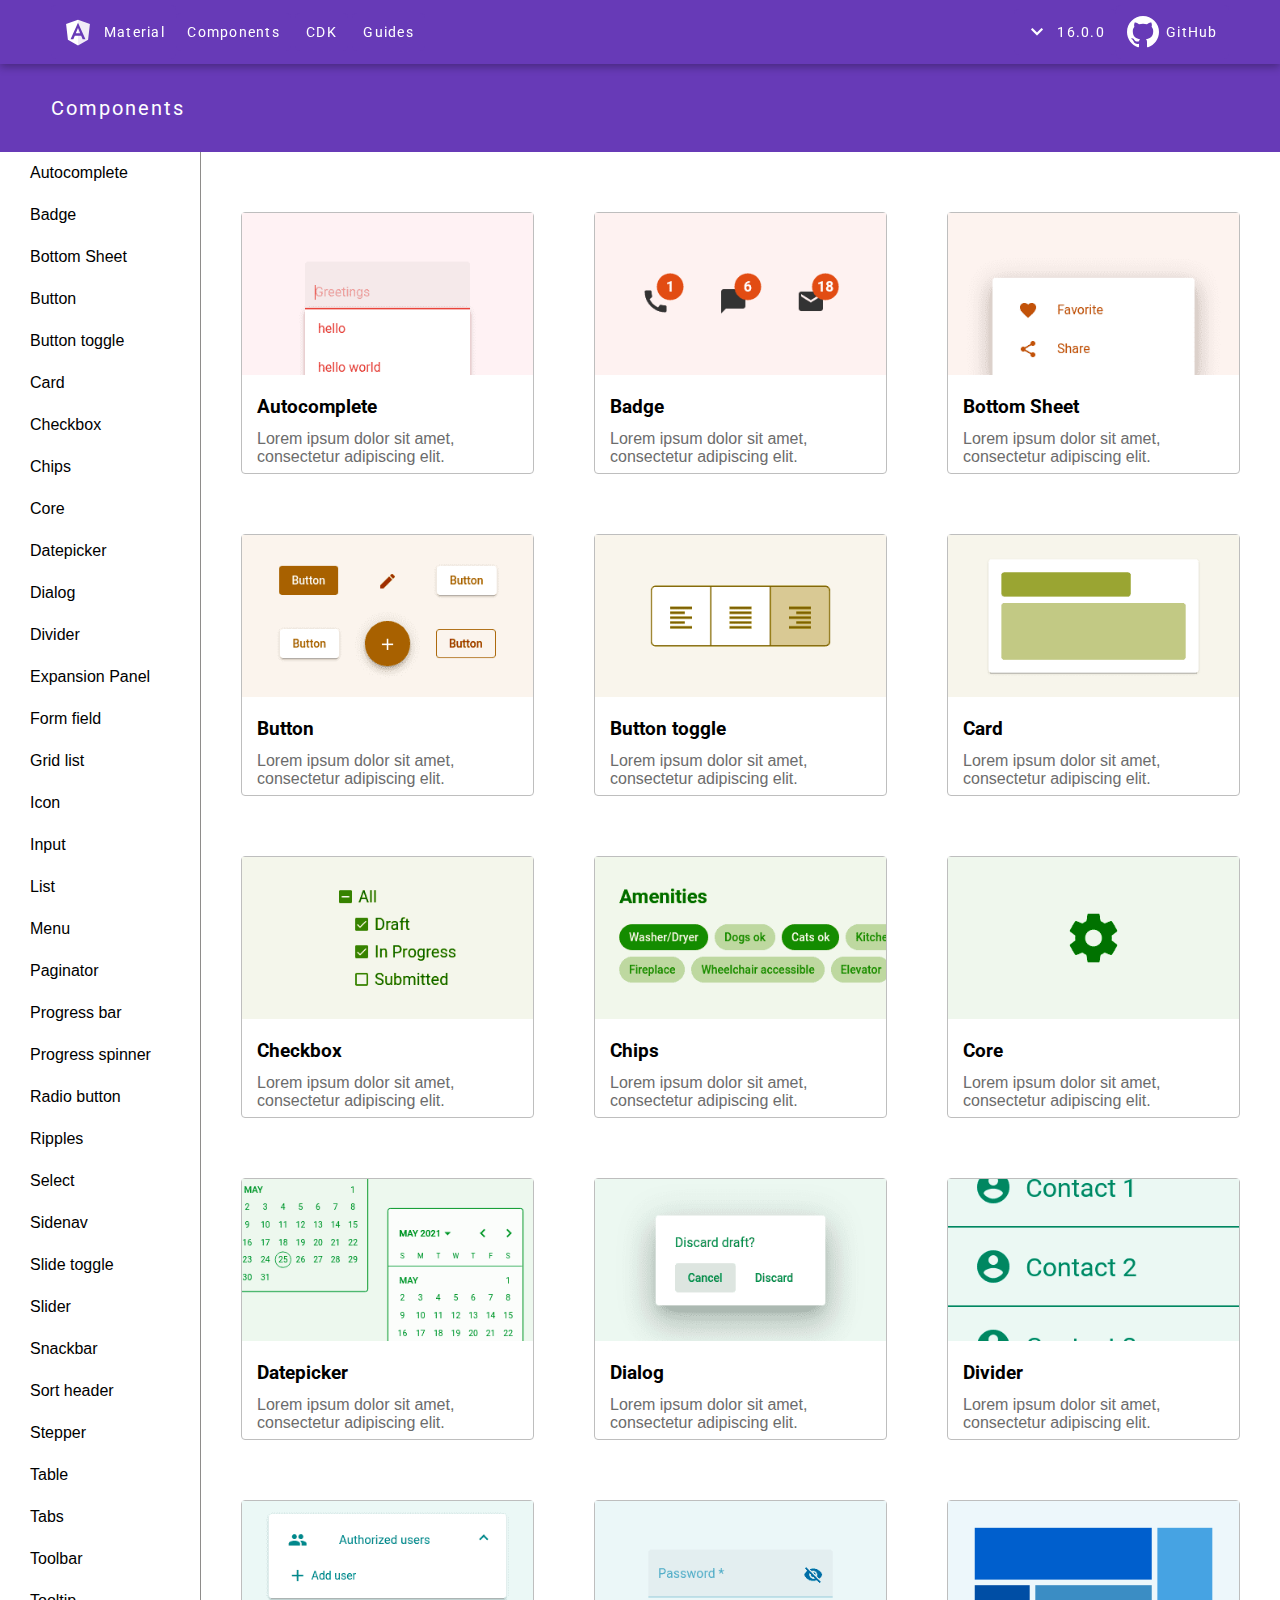
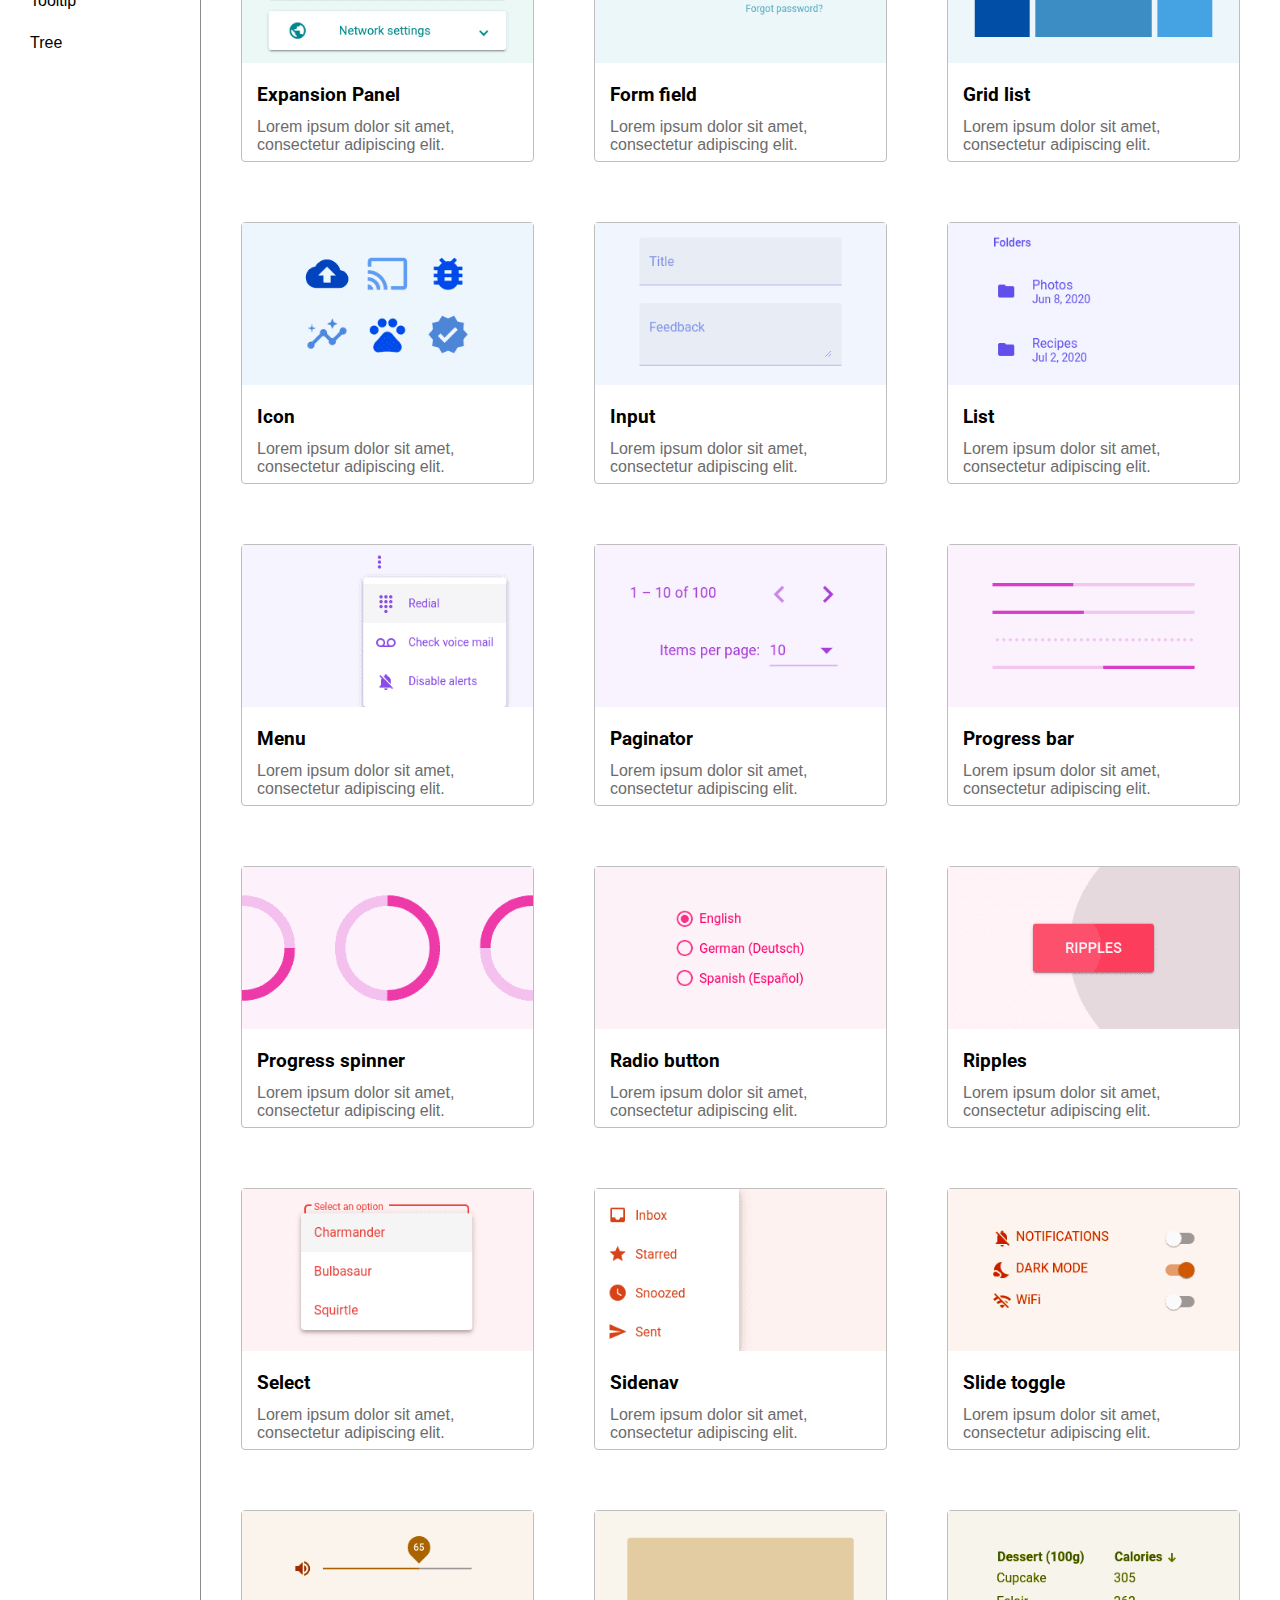
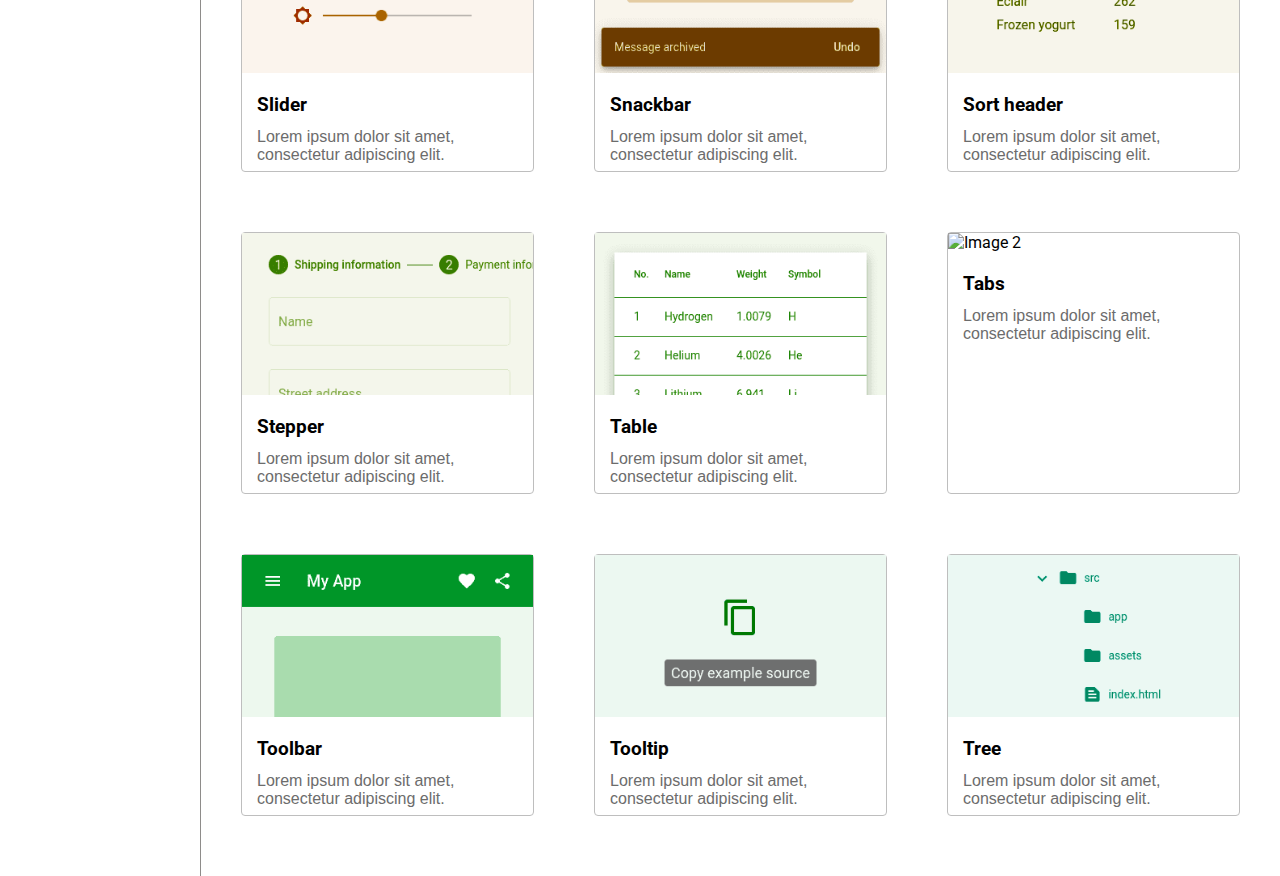
==== components/component.html @ 7b178b87 "updated" ====
<!DOCTYPE html>
<html lang="en">
  <head>
    <meta charset="UTF-8" />
    <meta http-equiv="X-UA-Compatible" content="IE=edge" />
    <meta name="viewport" content="width=device-width, initial-scale=1.0" />
    <link
      rel="stylesheet"
      href="https://fonts.googleapis.com/css2?family=Material+Symbols+Outlined:opsz,wght,FILL,GRAD@20..48,100..700,0..1,-50..200"
    />
    <link rel="preconnect" href="https://fonts.googleapis.com" />
    <link rel="preconnect" href="https://fonts.gstatic.com" crossorigin />
    <link
      href="https://fonts.googleapis.com/css2?family=Roboto:wght@500&display=swap"
      rel="stylesheet"
    />

    <link rel="stylesheet" href="./component.css" />
    <title>Layout Design</title>
  </head>
  <body>
    <!-- header section -->
    <header class="header">
      <div class="header__left">
        <button href="#" class="btn header__logo">
          <a class="header__link" href="/">
            <img
              src="/resources/logo/angular-white-transparent.svg"
              alt="Angular Logo"
              class="header__logo-image"
            />
            <span class="header__logo-text">Material</span>
          </a>
        </button>
        <nav class="header__nav">
          <!-- <a href="/components/component.html"> -->
          <button class="btn header__item">
            <a class="header__link" href="/components/component.html"
              >Components</a
            >
          </button>

          <button class="btn header__item">CDK</button>
          <button class="btn header__item">Guides</button>
        </nav>
      </div>
      <div class="header__right">
        <button class="btn header__button-version">
          <span class="material-symbols-outlined header__arrow-sign">
            expand_more
          </span>
          <span class="header__button-text">16.0.0</span>
        </button>
        <button href="#" class="btn header__github-link">
          <img
            src="/resources/logo/github-circle-white-transparent.svg"
            alt=""
            class="image"
          />
          <span class="header__github-text">GitHub</span>
        </button>
      </div>
    </header>
    <div class="container">
      <nav class="navbar">
        <span>Components</span>
      </nav>
      <aside class="sidebar">
        <nav class="menu">
          <ul class="menu__list">
            <li class="menu__item">
              <a href="#" class="menu__link">Autocomplete</a>
            </li>
            <li class="menu__item"><a href="#" class="menu__link">Badge</a></li>
            <li class="menu__item">
              <a href="#" class="menu__link">Bottom Sheet</a>
            </li>
            <li class="menu__item">
              <a href="#" class="menu__link">Button</a>
            </li>
            <li class="menu__item">
              <a href="#" class="menu__link">Button toggle</a>
            </li>
            <li class="menu__item"><a href="#" class="menu__link">Card</a></li>
            <li class="menu__item">
              <a href="#" class="menu__link">Checkbox</a>
            </li>
            <li class="menu__item">
              <a href="#" class="menu__link">Chips</a>
            </li>
            <li class="menu__item"><a href="#" class="menu__link">Core</a></li>
            <li class="menu__item">
              <a href="#" class="menu__link">Datepicker</a>
            </li>
            <li class="menu__item">
              <a href="#" class="menu__link">Dialog</a>
            </li>
            <li class="menu__item">
              <a href="#" class="menu__link">Divider</a>
            </li>
            <li class="menu__item">
              <a href="#" class="menu__link">Expansion Panel</a>
            </li>
            <li class="menu__item">
              <a href="#" class="menu__link">Form field</a>
            </li>
            <li class="menu__item">
              <a href="#" class="menu__link">Grid list</a>
            </li>
            <li class="menu__item"><a href="#" class="menu__link">Icon</a></li>
            <li class="menu__item"><a href="#" class="menu__link">Input</a></li>
            <li class="menu__item">
              <a href="#" class="menu__link">List</a>
            </li>
            <li class="menu__item"><a href="#" class="menu__link">Menu</a></li>
            <li class="menu__item">
              <a href="#" class="menu__link">Paginator</a>
            </li>
            <li class="menu__item">
              <a href="#" class="menu__link">Progress bar</a>
            </li>
            <li class="menu__item">
              <a href="#" class="menu__link">Progress spinner</a>
            </li>
            <li class="menu__item">
              <a href="#" class="menu__link">Radio button</a>
            </li>
            <li class="menu__item">
              <a href="#" class="menu__link">Ripples</a>
            </li>
            <li class="menu__item">
              <a href="#" class="menu__link">Select</a>
            </li>
            <li class="menu__item">
              <a href="#" class="menu__link">Sidenav</a>
            </li>
            <li class="menu__item">
              <a href="#" class="menu__link">Slide toggle</a>
            </li>
            <li class="menu__item">
              <a href="#" class="menu__link">Slider</a>
            </li>
            <li class="menu__item">
              <a href="#" class="menu__link">Snackbar</a>
            </li>
            <li class="menu__item">
              <a href="#" class="menu__link">Sort header</a>
            </li>
            <li class="menu__item">
              <a href="#" class="menu__link">Stepper</a>
            </li>
            <li class="menu__item">
              <a href="#" class="menu__link">Table</a>
            </li>
            <li class="menu__item">
              <a href="#" class="menu__link">Tabs</a>
            </li>
            <li class="menu__item">
              <a href="#" class="menu__link">Toolbar</a>
            </li>
            <li class="menu__item">
              <a href="#" class="menu__link">Tooltip</a>
            </li>
            <li class="menu__item">
              <a href="#" class="menu__link">Tree</a>
            </li>
          </ul>
        </nav>
      </aside>
      <main class="main">
        <div class="main__card">
          <img
            src="/resources/img/autocomplete.scene.png"
            alt="Image 1"
            class="main__card-image"
          />
          <h3 class="main__card-title">Autocomplete</h3>
          <p class="main__card-description">
            Lorem ipsum dolor sit amet, consectetur adipiscing elit.
          </p>
        </div>
        <div class="main__card">
          <img
            src="/resources/img/badge.scene.png"
            alt="Image 2"
            class="main__card-image"
          />
          <h3 class="main__card-title">Badge</h3>
          <p class="main__card-description">
            Lorem ipsum dolor sit amet, consectetur adipiscing elit.
          </p>
        </div>
        <div class="main__card">
          <img
            src="/resources/img/bottom-sheet.scene.png"
            alt="Image 1"
            class="main__card-image"
          />
          <h3 class="main__card-title">Bottom Sheet</h3>
          <p class="main__card-description">
            Lorem ipsum dolor sit amet, consectetur adipiscing elit.
          </p>
        </div>
        <div class="main__card">
          <img
            src="/resources/img/button.scene.png"
            alt="Image 2"
            class="main__card-image"
          />
          <h3 class="main__card-title">Button</h3>
          <p class="main__card-description">
            Lorem ipsum dolor sit amet, consectetur adipiscing elit.
          </p>
        </div>
        <div class="main__card">
          <img
            src="/resources/img/button-toggle.scene.png"
            alt="Image 1"
            class="main__card-image"
          />
          <h3 class="main__card-title">Button toggle</h3>
          <p class="main__card-description">
            Lorem ipsum dolor sit amet, consectetur adipiscing elit.
          </p>
        </div>
        <div class="main__card">
          <img
            src="/resources/img/card.scene.png"
            alt="Image 2"
            class="main__card-image"
          />
          <h3 class="main__card-title">Card</h3>
          <p class="main__card-description">
            Lorem ipsum dolor sit amet, consectetur adipiscing elit.
          </p>
        </div>
        <div class="main__card">
          <img
            src="/resources/img/checkbox.scene.png"
            alt="Image 1"
            class="main__card-image"
          />
          <h3 class="main__card-title">Checkbox</h3>
          <p class="main__card-description">
            Lorem ipsum dolor sit amet, consectetur adipiscing elit.
          </p>
        </div>
        <div class="main__card">
          <img
            src="/resources/img/chips.scene.png"
            alt="Image 2"
            class="main__card-image"
          />
          <h3 class="main__card-title">Chips</h3>
          <p class="main__card-description">
            Lorem ipsum dolor sit amet, consectetur adipiscing elit.
          </p>
        </div>
        <div class="main__card">
          <img
            src="/resources/img/core.scene.png"
            alt="Image 1"
            class="main__card-image"
          />
          <h3 class="main__card-title">Core</h3>
          <p class="main__card-description">
            Lorem ipsum dolor sit amet, consectetur adipiscing elit.
          </p>
        </div>
        <div class="main__card">
          <img
            src="/resources/img/datepicker.scene.png"
            alt="Image 2"
            class="main__card-image"
          />
          <h3 class="main__card-title">Datepicker</h3>
          <p class="main__card-description">
            Lorem ipsum dolor sit amet, consectetur adipiscing elit.
          </p>
        </div>

        <div class="main__card">
          <img
            src="/resources/img/dialog.scene.png"
            alt="Image 1"
            class="main__card-image"
          />
          <h3 class="main__card-title">Dialog</h3>
          <p class="main__card-description">
            Lorem ipsum dolor sit amet, consectetur adipiscing elit.
          </p>
        </div>
        <div class="main__card">
          <img
            src="/resources/img/divider.scene.png"
            alt="Image 2"
            class="main__card-image"
          />
          <h3 class="main__card-title">Divider</h3>
          <p class="main__card-description">
            Lorem ipsum dolor sit amet, consectetur adipiscing elit.
          </p>
        </div>
        <div class="main__card">
          <img
            src="/resources/img/expansion.scene.png"
            alt="Image 1"
            class="main__card-image"
          />
          <h3 class="main__card-title">Expansion Panel</h3>
          <p class="main__card-description">
            Lorem ipsum dolor sit amet, consectetur adipiscing elit.
          </p>
        </div>
        <div class="main__card">
          <img
            src="/resources/img/form-field.scene.png"
            alt="Image 2"
            class="main__card-image"
          />
          <h3 class="main__card-title">Form field</h3>
          <p class="main__card-description">
            Lorem ipsum dolor sit amet, consectetur adipiscing elit.
          </p>
        </div>
        <div class="main__card">
          <img
            src="/resources/img/grid-list.scene.png"
            alt="Image 1"
            class="main__card-image"
          />
          <h3 class="main__card-title">Grid list</h3>
          <p class="main__card-description">
            Lorem ipsum dolor sit amet, consectetur adipiscing elit.
          </p>
        </div>
        <div class="main__card">
          <img
            src="/resources/img/icon.scene.png"
            alt="Image 2"
            class="main__card-image"
          />
          <h3 class="main__card-title">Icon</h3>
          <p class="main__card-description">
            Lorem ipsum dolor sit amet, consectetur adipiscing elit.
          </p>
        </div>
        <div class="main__card">
          <img
            src="/resources/img/input.scene.png"
            alt="Image 2"
            class="main__card-image"
          />
          <h3 class="main__card-title">Input</h3>
          <p class="main__card-description">
            Lorem ipsum dolor sit amet, consectetur adipiscing elit.
          </p>
        </div>
        <div class="main__card">
          <img
            src="/resources/img/list.scene.png"
            alt="Image 2"
            class="main__card-image"
          />
          <h3 class="main__card-title">List</h3>
          <p class="main__card-description">
            Lorem ipsum dolor sit amet, consectetur adipiscing elit.
          </p>
        </div>
        <div class="main__card">
          <img
            src="/resources/img/menu.scene.png"
            alt="Image 2"
            class="main__card-image"
          />
          <h3 class="main__card-title">Menu</h3>
          <p class="main__card-description">
            Lorem ipsum dolor sit amet, consectetur adipiscing elit.
          </p>
        </div>
        <div class="main__card">
          <img
            src="/resources/img/paginator.scene.png"
            alt="Image 2"
            class="main__card-image"
          />
          <h3 class="main__card-title">Paginator</h3>
          <p class="main__card-description">
            Lorem ipsum dolor sit amet, consectetur adipiscing elit.
          </p>
        </div>
        <div class="main__card">
          <img
            src="/resources/img/progress-bar.scene.png"
            alt="Image 2"
            class="main__card-image"
          />
          <h3 class="main__card-title">Progress bar</h3>
          <p class="main__card-description">
            Lorem ipsum dolor sit amet, consectetur adipiscing elit.
          </p>
        </div>
        <div class="main__card">
          <img
            src="/resources/img/progress-spinner.scene.png"
            alt="Image 2"
            class="main__card-image"
          />
          <h3 class="main__card-title">Progress spinner</h3>
          <p class="main__card-description">
            Lorem ipsum dolor sit amet, consectetur adipiscing elit.
          </p>
        </div>
        <div class="main__card">
          <img
            src="/resources/img/radio.scene.png"
            alt="Image 2"
            class="main__card-image"
          />
          <h3 class="main__card-title">Radio button</h3>
          <p class="main__card-description">
            Lorem ipsum dolor sit amet, consectetur adipiscing elit.
          </p>
        </div>
        <div class="main__card">
          <img
            src="/resources/img/ripple.scene.png"
            alt="Image 2"
            class="main__card-image"
          />
          <h3 class="main__card-title">Ripples</h3>
          <p class="main__card-description">
            Lorem ipsum dolor sit amet, consectetur adipiscing elit.
          </p>
        </div>
        <div class="main__card">
          <img
            src="/resources/img/select.scene.png"
            alt="Image 2"
            class="main__card-image"
          />
          <h3 class="main__card-title">Select</h3>
          <p class="main__card-description">
            Lorem ipsum dolor sit amet, consectetur adipiscing elit.
          </p>
        </div>

        <div class="main__card">
          <img
            src="/resources/img/sidenav.scene.png"
            alt="Image 2"
            class="main__card-image"
          />
          <h3 class="main__card-title">Sidenav</h3>
          <p class="main__card-description">
            Lorem ipsum dolor sit amet, consectetur adipiscing elit.
          </p>
        </div>
        <div class="main__card">
          <img
            src="/resources/img/slide-toggle.scene.png"
            alt="Image 2"
            class="main__card-image"
          />
          <h3 class="main__card-title">Slide toggle</h3>
          <p class="main__card-description">
            Lorem ipsum dolor sit amet, consectetur adipiscing elit.
          </p>
        </div>
        <div class="main__card">
          <img
            src="/resources/img/slider.scene.png"
            alt="Image 2"
            class="main__card-image"
          />
          <h3 class="main__card-title">Slider</h3>
          <p class="main__card-description">
            Lorem ipsum dolor sit amet, consectetur adipiscing elit.
          </p>
        </div>
        <div class="main__card">
          <img
            src="/resources/img/snack-bar.scene.png"
            alt="Image 2"
            class="main__card-image"
          />
          <h3 class="main__card-title">Snackbar</h3>
          <p class="main__card-description">
            Lorem ipsum dolor sit amet, consectetur adipiscing elit.
          </p>
        </div>
        <div class="main__card">
          <img
            src="/resources/img/sort.scene.png"
            alt="Image 2"
            class="main__card-image"
          />
          <h3 class="main__card-title">Sort header</h3>
          <p class="main__card-description">
            Lorem ipsum dolor sit amet, consectetur adipiscing elit.
          </p>
        </div>
        <div class="main__card">
          <img
            src="/resources/img/stepper.scene.png"
            alt="Image 2"
            class="main__card-image"
          />
          <h3 class="main__card-title">Stepper</h3>
          <p class="main__card-description">
            Lorem ipsum dolor sit amet, consectetur adipiscing elit.
          </p>
        </div>
        <div class="main__card">
          <img
            src="/resources/img/table.scene.png"
            alt="Image 2"
            class="main__card-image"
          />
          <h3 class="main__card-title">Table</h3>
          <p class="main__card-description">
            Lorem ipsum dolor sit amet, consectetur adipiscing elit.
          </p>
        </div>
        <div class="main__card">
          <img
            src="/resources/img/tabs"
            alt="Image 2"
            class="main__card-image"
          />
          <h3 class="main__card-title">Tabs</h3>
          <p class="main__card-description">
            Lorem ipsum dolor sit amet, consectetur adipiscing elit.
          </p>
        </div>
        <div class="main__card">
          <img
            src="/resources/img/toolbar.scene.png"
            alt="Image 2"
            class="main__card-image"
          />
          <h3 class="main__card-title">Toolbar</h3>
          <p class="main__card-description">
            Lorem ipsum dolor sit amet, consectetur adipiscing elit.
          </p>
        </div>
        <div class="main__card">
          <img
            src="/resources/img/tooltip.scene.png"
            alt="Image 2"
            class="main__card-image"
          />
          <h3 class="main__card-title">Tooltip</h3>
          <p class="main__card-description">
            Lorem ipsum dolor sit amet, consectetur adipiscing elit.
          </p>
        </div>
        <div class="main__card">
          <img
            src="/resources/img/tree.scene.png"
            alt="Image 2"
            class="main__card-image"
          />
          <h3 class="main__card-title">Tree</h3>
          <p class="main__card-description">
            Lorem ipsum dolor sit amet, consectetur adipiscing elit.
          </p>
        </div>

        <!-- Repeat for the remaining cards -->
      </main>
    </div>
  </body>
</html>
---- components/component.css ----
* {
  margin: 0;
}

body {
  font-family: "Roboto", sans-serif;
}

.header {
  display: flex;
  justify-content: space-between;
  background-color: rgb(103, 58, 183);
  color: #fff;
  padding: 0.3rem 3.2rem;
  position: sticky;
  top: 0;
  box-shadow: 0 3px 8px rgba(0, 0, 0, 0.3);
}
.header .btn {
  background-color: rgb(103, 58, 183);
  border: none;
  color: inherit;
  font-size: 14px;
  letter-spacing: 0.0892857143em;
  font-family: "Roboto", sans-serif;
  padding: 0.7rem 0.7rem;
  border-radius: 5px;
  cursor: pointer;
}
.header .btn:hover {
  background-color: rgba(0, 0, 0, 0.5);
}
.header .header__link {
  display: flex;
  align-items: center;
  color: #fff;
  text-decoration: none;
}
.header__left {
  display: flex;
  align-items: center;
}
.header__logo {
  display: flex;
  align-items: center;
  text-decoration: none;
  color: inherit;
}
.header__logo-image {
  width: 2rem;
  height: auto;
  margin-right: 0.6rem;
}
.header__item:first-child {
  margin-left: 0;
}
.header__right {
  display: flex;
  align-items: center;
}
.header__button-version {
  display: flex;
  justify-content: center;
  align-items: center;
}
.header__button-text {
  margin-left: 8px;
}
.header__github-link {
  display: flex;
  align-items: center;
  text-decoration: none;
  color: inherit;
}
.header__github-link .image {
  width: 2rem;
  height: auto;
  margin-right: 7px;
}

.container {
  display: grid;
  grid-template-columns: repeat(24, 1fr);
  grid-template-rows: auto 1fr;
  height: 100vh;
}

.navbar {
  display: flex;
  justify-content: space-between;
  background-color: rgb(103, 58, 183);
  color: #fff;
  padding: 2rem 3.2rem;
  font-size: 20px;
  letter-spacing: 2px;
  grid-column: 1/-1;
}

.sidebar {
  grid-column: 1/4;
  min-width: 200px;
  border-right: 1px solid rgb(142, 140, 138);
  overflow-y: scroll;
}
.sidebar .menu__list {
  list-style: none;
  margin: 0;
  padding: 0;
}
.sidebar .menu__item {
  font-family: Arial, Helvetica, sans-serif;
  padding: 12px 10px 12px 30px;
  font-size: 16px;
  font-weight: 300;
}
.sidebar .menu__item:hover {
  background-color: #ebebeb;
}
.sidebar .menu__link {
  text-decoration: none;
  color: #000000;
  padding: 4px 0;
}

.main {
  grid-column: 4/-1;
  display: grid;
  grid-template-columns: repeat(auto-fit, minmax(300px, 1fr));
  gap: 20px;
  padding: 40px 20px;
}
.main__card {
  background-color: #fff;
  border-radius: 4px;
  border: 0.1px solid rgb(190, 190, 190);
  text-align: start;
  height: 260px;
  margin: 20px;
}
.main__card-image {
  display: block;
  margin: 0 auto 10px;
  max-width: 100%;
}
.main__card-title {
  font-size: 1.2rem;
  margin: 0;
  padding: 10px 15px 2px 15px;
}
.main__card-description {
  font-family: "Segoe UI", Tahoma, Geneva, Verdana, sans-serif;
  font-size: 1rem;
  margin: 10px 0 0;
  padding: 0 15px;
  color: #6c6c6c;
}/*# sourceMappingURL=component.css.map */
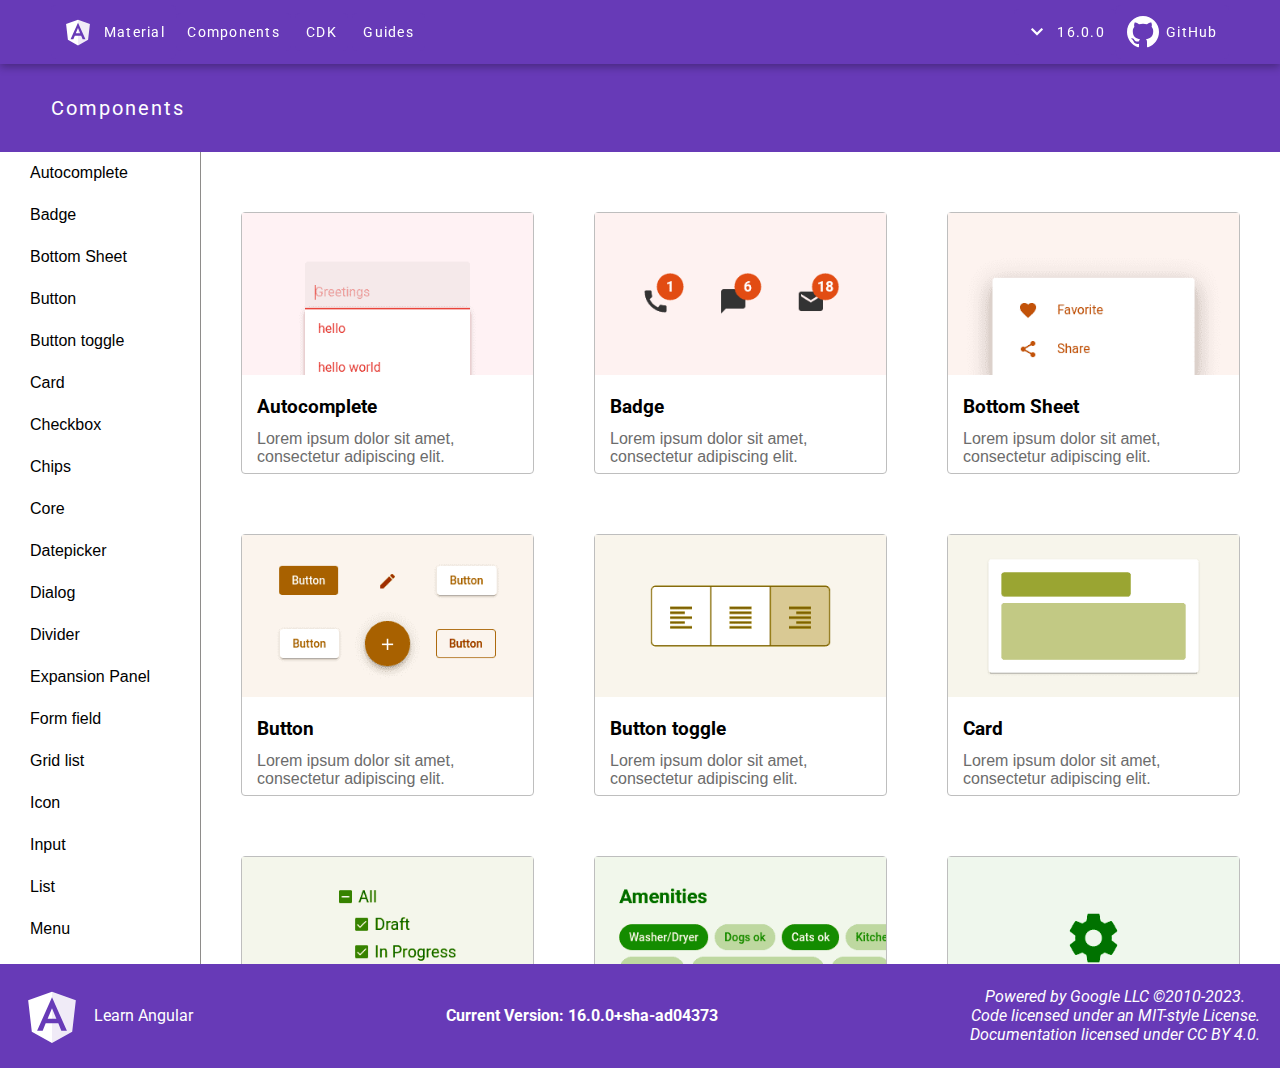
==== commit 84fdcebc: "footer updated" ====
--- a/components/component.html
+++ b/components/component.html
@@ -570,5 +570,31 @@
         <!-- Repeat for the remaining cards -->
       </main>
     </div>
+    <footer class="footer">
+      <div class="footer__logo">
+        <img
+          src="/resources/logo/angular-white-transparent.svg"
+          alt="Angular white logo"
+          class="footer__img"
+        />
+        <span class="footer__text">
+          <a href="https://angular.io/" class="footer__link">Learn Angular</a>
+        </span>
+      </div>
+      <div class="footer__version">
+        <span>Current Version: 16.0.0+sha-ad04373</span>
+      </div>
+      <div class="footer__info">
+        <span class="footer__info-text">
+          <span class="footer__info">Powered by Google LLC ©2010-2023.</span>
+          <span class="footer__info"
+            >Code licensed under an MIT-style License.</span
+          >
+          <span class="footer__info"
+            >Documentation licensed under CC BY 4.0.</span
+          >
+        </span>
+      </div>
+    </footer>
   </body>
 </html>
--- a/components/component.css
+++ b/components/component.css
@@ -4,6 +4,10 @@
 
 body {
   font-family: "Roboto", sans-serif;
+}
+
+::-webkit-scrollbar {
+  display: none;
 }
 
 .header {
@@ -84,8 +88,7 @@
   grid-template-rows: auto 1fr;
   height: 100vh;
 }
-
-.navbar {
+.container .navbar {
   display: flex;
   justify-content: space-between;
   background-color: rgb(103, 58, 183);
@@ -95,41 +98,40 @@
   letter-spacing: 2px;
   grid-column: 1/-1;
 }
-
-.sidebar {
+.container .sidebar {
   grid-column: 1/4;
   min-width: 200px;
   border-right: 1px solid rgb(142, 140, 138);
-  overflow-y: scroll;
+  overflow-y: auto;
 }
-.sidebar .menu__list {
+.container .sidebar .menu__list {
   list-style: none;
   margin: 0;
   padding: 0;
 }
-.sidebar .menu__item {
+.container .sidebar .menu__item {
   font-family: Arial, Helvetica, sans-serif;
   padding: 12px 10px 12px 30px;
   font-size: 16px;
   font-weight: 300;
 }
-.sidebar .menu__item:hover {
+.container .sidebar .menu__item:hover {
   background-color: #ebebeb;
 }
-.sidebar .menu__link {
+.container .sidebar .menu__link {
   text-decoration: none;
   color: #000000;
   padding: 4px 0;
 }
-
-.main {
+.container .main {
   grid-column: 4/-1;
   display: grid;
   grid-template-columns: repeat(auto-fit, minmax(300px, 1fr));
   gap: 20px;
   padding: 40px 20px;
+  overflow-y: auto;
 }
-.main__card {
+.container .main__card {
   background-color: #fff;
   border-radius: 4px;
   border: 0.1px solid rgb(190, 190, 190);
@@ -137,20 +139,56 @@
   height: 260px;
   margin: 20px;
 }
-.main__card-image {
+.container .main__card-image {
   display: block;
   margin: 0 auto 10px;
   max-width: 100%;
 }
-.main__card-title {
+.container .main__card-title {
   font-size: 1.2rem;
   margin: 0;
   padding: 10px 15px 2px 15px;
 }
-.main__card-description {
+.container .main__card-description {
   font-family: "Segoe UI", Tahoma, Geneva, Verdana, sans-serif;
   font-size: 1rem;
   margin: 10px 0 0;
   padding: 0 15px;
   color: #6c6c6c;
+}
+
+.footer {
+  display: flex;
+  justify-content: space-between;
+  align-items: center;
+  background-color: rgb(103, 58, 183);
+  padding: 20px;
+  color: #fff;
+}
+.footer__logo {
+  display: flex;
+  align-items: center;
+}
+.footer__img {
+  font-size: 10px;
+  height: 4rem;
+  width: 4rem;
+}
+.footer__link {
+  color: #fff;
+  text-decoration: none;
+}
+.footer__text {
+  margin-left: 10px;
+}
+.footer__version {
+  font-size: 16px;
+  font-weight: bold;
+}
+.footer__info-text {
+  font-style: italic;
+}
+.footer__info {
+  display: block;
+  text-align: center;
 }/*# sourceMappingURL=component.css.map */